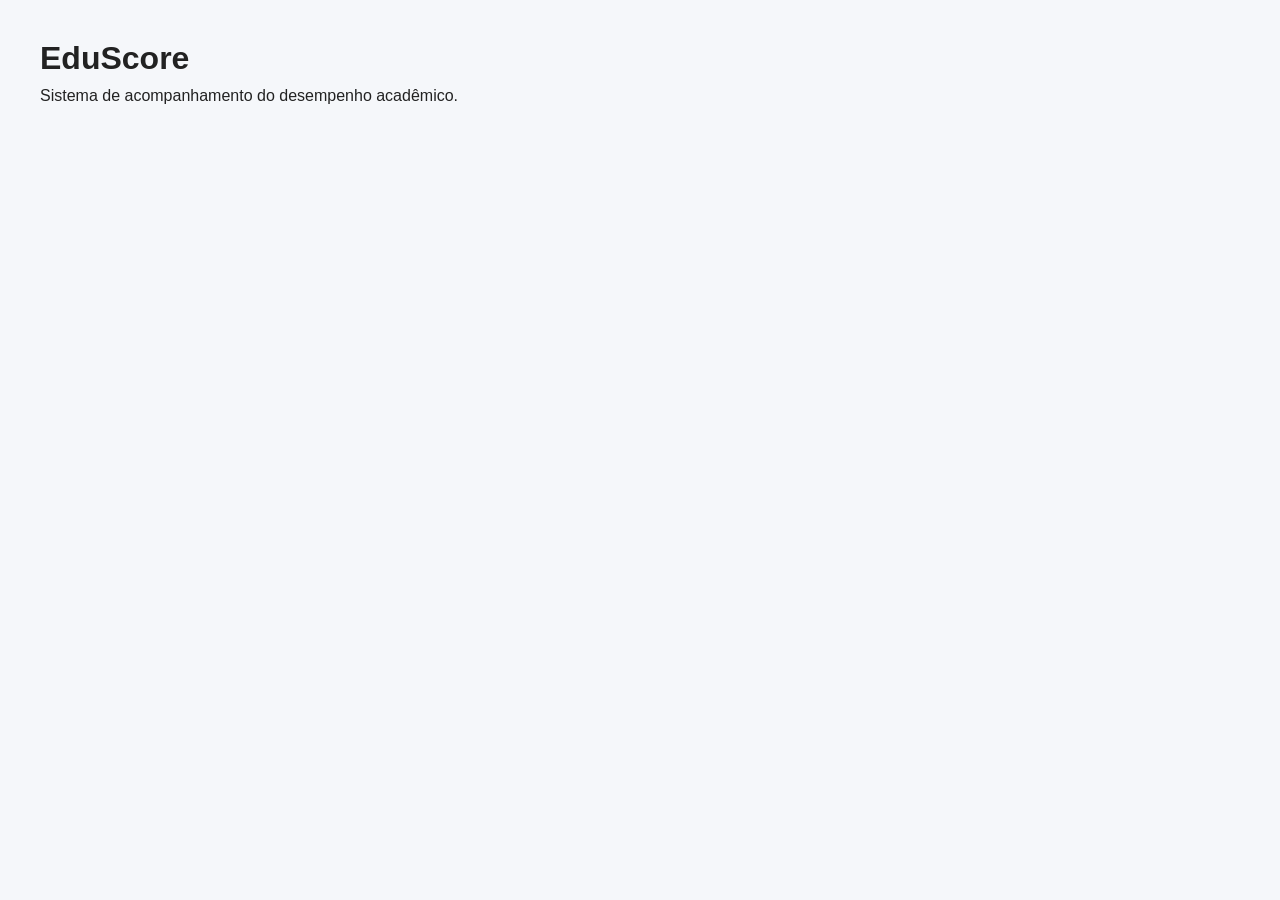
==== src/index.html @ c72bafb5 "Criada estrutura inicial do EduScore" ====
<!DOCTYPE html>
<html lang="pt-BR">

<head>
    <meta charset="UTF-8">
    <meta name="viewport" content="width=device-width, initial-scale=1.0">

    <title>EduScore</title>

    <link rel="stylesheet" href="css/style.css">
</head>

<body>

    <h1>EduScore</h1>

    <p>Sistema de acompanhamento do desempenho acadêmico.</p>

    <script src="js/script.js"></script>

</body>

</html>
---- src/css/style.css ----
* {
    margin: 0;
    padding: 0;
    box-sizing: border-box;
}

body {
    font-family: Arial, sans-serif;
    background-color: #f5f7fa;
    color: #222;
    padding: 40px;
}

h1 {
    margin-bottom: 10px;
}
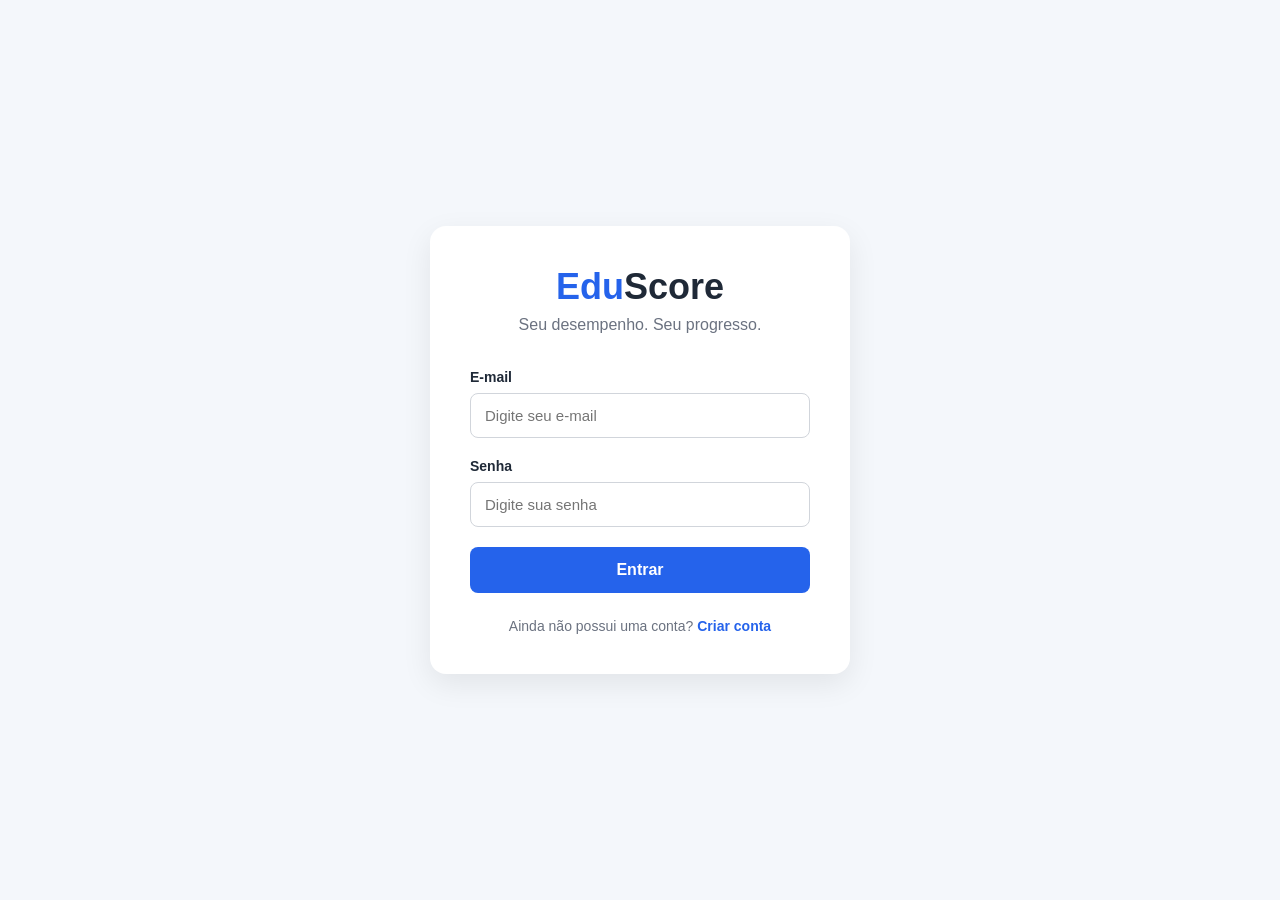
==== commit f0b7b055: "Criada tela inicial e login do EduScore" ====
--- a/src/index.html
+++ b/src/index.html
@@ -5,19 +5,66 @@
     <meta charset="UTF-8">
     <meta name="viewport" content="width=device-width, initial-scale=1.0">
 
-    <title>EduScore</title>
+    <title>EduScore | Login</title>
 
     <link rel="stylesheet" href="css/style.css">
 </head>
 
 <body>
 
-    <h1>EduScore</h1>
+    <main class="login-container">
 
-    <p>Sistema de acompanhamento do desempenho acadêmico.</p>
+        <section class="login-card">
+
+            <div class="logo">
+                <span>Edu</span>Score
+            </div>
+
+            <p class="subtitle">
+                Seu desempenho. Seu progresso.
+            </p>
+
+            <form id="loginForm">
+
+                <div class="input-group">
+                    <label for="email">E-mail</label>
+
+                    <input
+                        type="email"
+                        id="email"
+                        placeholder="Digite seu e-mail"
+                        required
+                    >
+                </div>
+
+                <div class="input-group">
+                    <label for="password">Senha</label>
+
+                    <input
+                        type="password"
+                        id="password"
+                        placeholder="Digite sua senha"
+                        required
+                    >
+                </div>
+
+                <button type="submit" class="login-button">
+                    Entrar
+                </button>
+
+            </form>
+
+            <p class="register-text">
+                Ainda não possui uma conta?
+                <a href="#">Criar conta</a>
+            </p>
+
+        </section>
+
+    </main>
 
     <script src="js/script.js"></script>
 
 </body>
 
-</html>+</html>
--- a/src/css/style.css
+++ b/src/css/style.css
@@ -5,12 +5,113 @@
 }
 
 body {
-    font-family: Arial, sans-serif;
-    background-color: #f5f7fa;
-    color: #222;
-    padding: 40px;
+    font-family: Arial, Helvetica, sans-serif;
+    background: #f4f7fb;
+    color: #1f2937;
 }
 
-h1 {
-    margin-bottom: 10px;
+.login-container {
+    min-height: 100vh;
+    display: flex;
+    align-items: center;
+    justify-content: center;
+    padding: 20px;
+}
+
+.login-card {
+    width: 100%;
+    max-width: 420px;
+    background: #ffffff;
+    padding: 40px;
+    border-radius: 16px;
+    box-shadow: 0 10px 30px rgba(0, 0, 0, 0.08);
+}
+
+.logo {
+    text-align: center;
+    font-size: 36px;
+    font-weight: bold;
+    margin-bottom: 8px;
+}
+
+.logo span {
+    color: #2563eb;
+}
+
+.subtitle {
+    text-align: center;
+    color: #6b7280;
+    margin-bottom: 35px;
+}
+
+.input-group {
+    margin-bottom: 20px;
+}
+
+.input-group label {
+    display: block;
+    font-size: 14px;
+    font-weight: bold;
+    margin-bottom: 8px;
+}
+
+.input-group input {
+    width: 100%;
+    padding: 13px 14px;
+    border: 1px solid #d1d5db;
+    border-radius: 8px;
+    font-size: 15px;
+    outline: none;
+    transition: 0.2s;
+}
+
+.input-group input:focus {
+    border-color: #2563eb;
+    box-shadow: 0 0 0 3px rgba(37, 99, 235, 0.1);
+}
+
+.login-button {
+    width: 100%;
+    padding: 14px;
+    border: none;
+    border-radius: 8px;
+    background: #2563eb;
+    color: white;
+    font-size: 16px;
+    font-weight: bold;
+    cursor: pointer;
+    transition: 0.2s;
+}
+
+.login-button:hover {
+    background: #1d4ed8;
+}
+
+.register-text {
+    text-align: center;
+    margin-top: 25px;
+    font-size: 14px;
+    color: #6b7280;
+}
+
+.register-text a {
+    color: #2563eb;
+    font-weight: bold;
+    text-decoration: none;
+}
+
+.register-text a:hover {
+    text-decoration: underline;
+}
+
+@media (max-width: 480px) {
+
+    .login-card {
+        padding: 30px 22px;
+    }
+
+    .logo {
+        font-size: 30px;
+    }
+
 }
